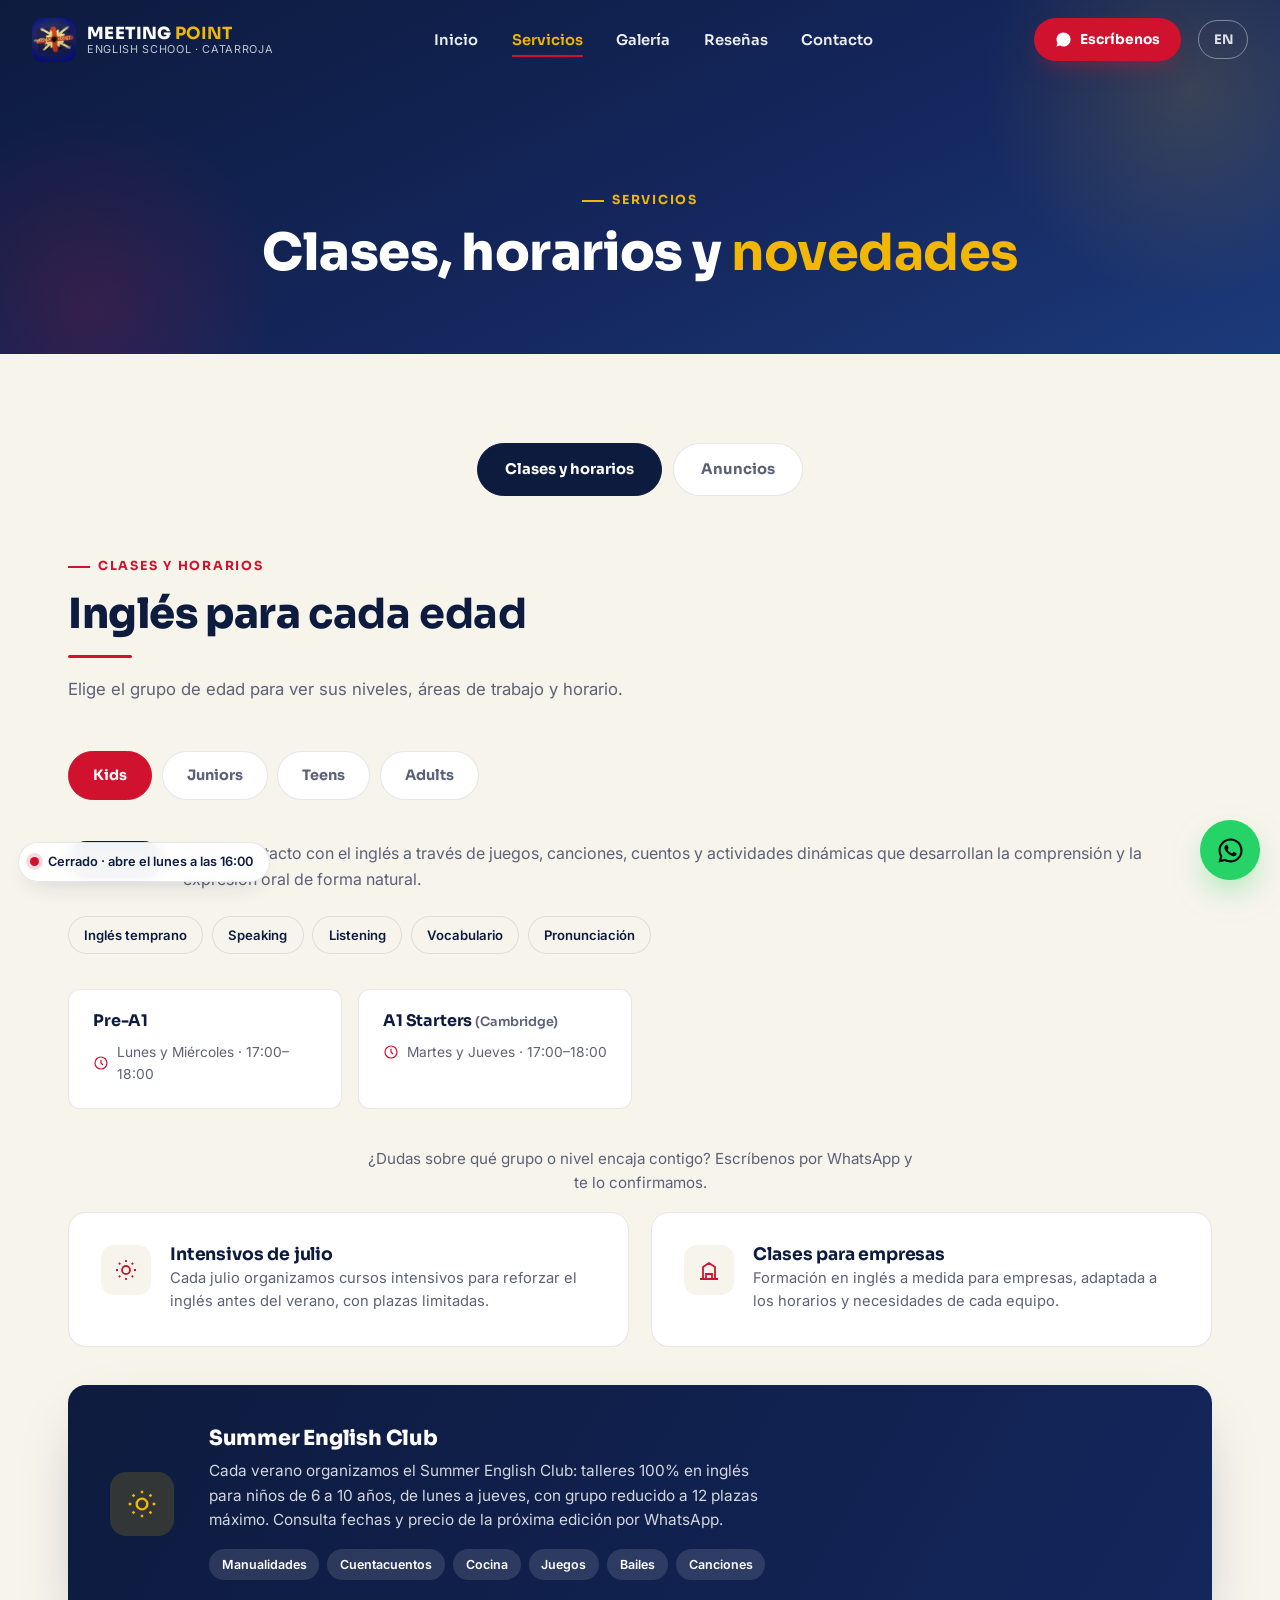
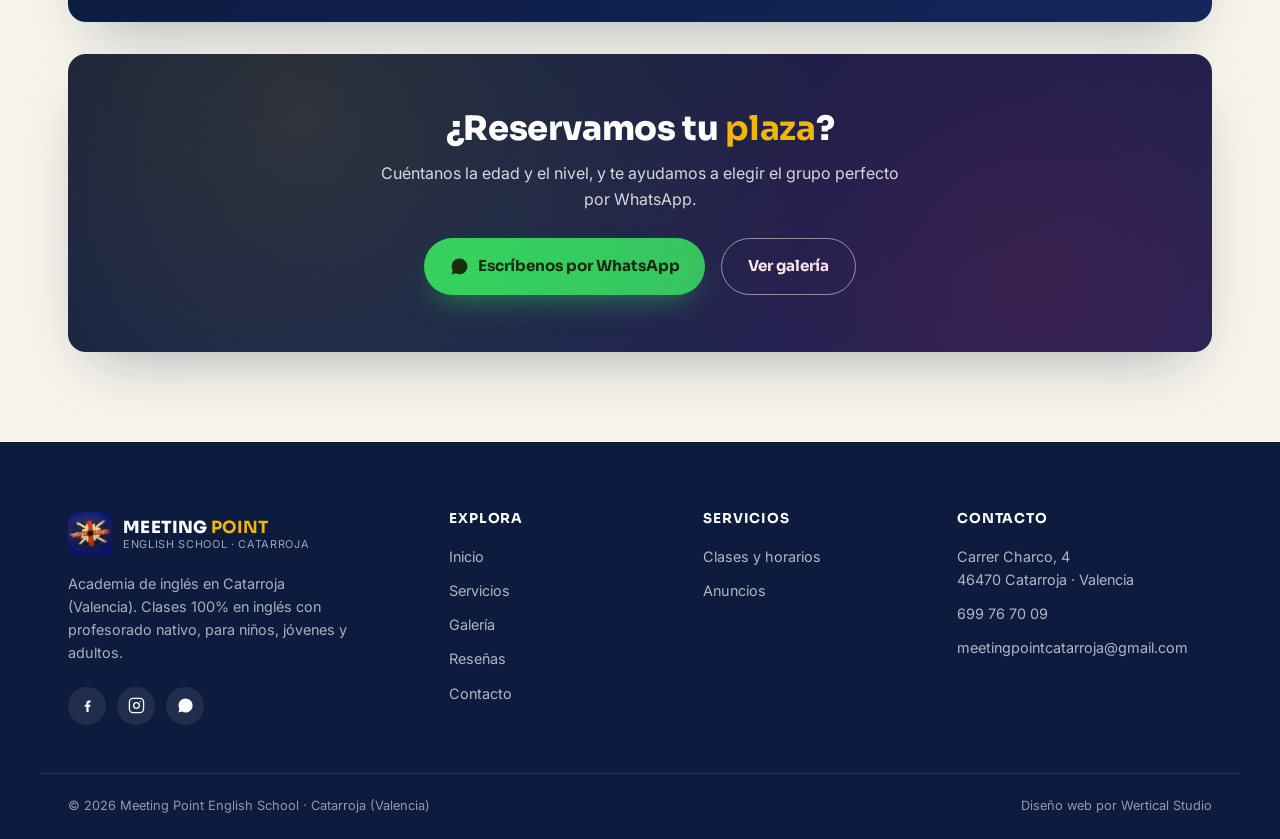
==== servicios.html @ c4d8aacd "Add files via upload" ====
<!DOCTYPE html>
<html lang="es">
<head>
<meta charset="UTF-8" />
<meta name="viewport" content="width=device-width, initial-scale=1.0" />
<title>Servicios — Clases, horarios y anuncios · Meeting Point English School</title>
<meta name="description" content="Clases de inglés, horarios y anuncios de Meeting Point English School en Catarroja (Valencia): infantil, primaria, jóvenes, adultos y preparación Cambridge English Qualifications." />
<link rel="icon" href="assets/logo.jpg" type="image/jpeg" />
<link rel="apple-touch-icon" href="assets/logo.jpg" />
<link rel="preconnect" href="https://fonts.googleapis.com" />
<link rel="preconnect" href="https://fonts.gstatic.com" crossorigin />
<link href="https://fonts.googleapis.com/css2?family=Sora:wght@400;600;700;800&family=Inter:wght@400;500;600;700&display=swap" rel="stylesheet" />
<link rel="stylesheet" href="assets/styles.css" />
<script src="assets/app.js" defer></script>
</head>
<body data-page="servicios">

<!-- ===== NAV ===== -->
<nav id="nav">
  <a href="index.html" class="brand" aria-label="Meeting Point English School — Inicio">
    <img src="assets/logo.jpg" alt="Logo de Meeting Point English School" width="44" height="44" />
    <span class="brand-txt">
      <span class="brand-mark">MEETING <b>POINT</b></span>
      <span class="brand-sub">English School · Catarroja</span>
    </span>
  </a>
  <ul class="nav-links" id="navLinks">
    <li><a href="index.html">Inicio</a></li>
    <li class="has-dropdown">
      <a href="servicios.html" class="active">Servicios</a>
      <ul class="nav-dropdown">
        <li><a href="servicios.html#clases">Clases y horarios</a></li>
        <li><a href="servicios.html#anuncios">Anuncios</a></li>
      </ul>
    </li>
    <li><a href="galeria.html">Galería</a></li>
    <li><a href="resenas.html">Reseñas</a></li>
    <li><a href="contacto.html">Contacto</a></li>
  </ul>
  <div class="nav-right">
    <a class="nav-cta" href="https://wa.me/34699767009?text=Hola%2C%20me%20gustar%C3%ADa%20informarme%20sobre%20las%20clases%20de%20Meeting%20Point%20English%20School" target="_blank" rel="noopener">
      <svg viewBox="0 0 24 24" aria-hidden="true"><path fill="currentColor" d="M19.05 4.91A9.82 9.82 0 0 0 12.04 2C6.58 2 2.13 6.45 2.13 11.91c0 1.75.46 3.45 1.32 4.95L2.05 22l5.25-1.38c1.45.79 3.08 1.21 4.74 1.21h.004c5.46 0 9.91-4.45 9.91-9.91 0-2.65-1.03-5.14-2.9-7.01z"/></svg>
      <span class="cta-txt">Escríbenos</span>
    </a>
    <a class="lang-switch" href="en/services.html" aria-label="Switch to English">EN</a>
    <button class="burger" id="burger" aria-label="Abrir menú"><span></span><span></span><span></span></button>
  </div>
</nav>

<!-- ===== PAGE HERO ===== -->
<header class="page-hero">
  <span class="eyebrow">Servicios</span>
  <h1>Clases, horarios y <b>novedades</b></h1>
</header>

<!-- ===== SUB-NAV ===== -->
<section class="sec" style="padding-bottom:2rem">
  <div class="container">
    <div class="serv-tabs reveal">
      <button class="serv-tab" data-tab="clases">Clases y horarios</button>
      <button class="serv-tab" data-tab="anuncios">Anuncios</button>
    </div>

    <!-- ============ CLASES Y HORARIOS ============ -->
    <div class="serv-cat" data-cat="clases" id="clases">
      <div class="section-head reveal">
        <span class="eyebrow">Clases y horarios</span>
        <h2>Inglés para <b>cada edad</b></h2>
        <div class="divider"></div>
        <p>Elige el grupo de edad para ver sus niveles, áreas de trabajo y horario.</p>
      </div>

      <div class="age-tabs reveal">
        <button class="age-tab" data-age="kids">Kids</button>
        <button class="age-tab" data-age="juniors">Juniors</button>
        <button class="age-tab" data-age="teens">Teens</button>
        <button class="age-tab" data-age="adults">Adults</button>
      </div>

      <div class="age-cat" data-agecat="kids">
        <div class="age-head">
          <span class="age-badge">2–7 años</span>
          <p>Primer contacto con el inglés a través de juegos, canciones, cuentos y actividades dinámicas que desarrollan la comprensión y la expresión oral de forma natural.</p>
        </div>
        <div class="area-tags">
          <span>Inglés temprano</span><span>Speaking</span><span>Listening</span><span>Vocabulario</span><span>Pronunciación</span>
        </div>
        <div class="level-grid">
          <div class="level-card">
            <h4>Pre-A1</h4>
            <div class="level-sched"><svg viewBox="0 0 24 24" fill="none" stroke="currentColor" stroke-width="1.8"><circle cx="12" cy="12" r="9"/><path d="M12 7v5l3 3"/></svg><span>Lunes y Miércoles · 17:00–18:00</span></div>
          </div>
          <div class="level-card">
            <h4>A1 Starters <small>(Cambridge)</small></h4>
            <div class="level-sched"><svg viewBox="0 0 24 24" fill="none" stroke="currentColor" stroke-width="1.8"><circle cx="12" cy="12" r="9"/><path d="M12 7v5l3 3"/></svg><span>Martes y Jueves · 17:00–18:00</span></div>
          </div>
        </div>
      </div>

      <div class="age-cat" data-agecat="juniors">
        <div class="age-head">
          <span class="age-badge">8–12 años</span>
          <p>Los alumnos consolidan las cuatro destrezas del idioma mientras adquieren confianza y se preparan para sus primeras certificaciones oficiales.</p>
        </div>
        <div class="area-tags">
          <span>Speaking</span><span>Listening</span><span>Reading</span><span>Writing</span><span>Gramática</span>
        </div>
        <div class="level-grid">
          <div class="level-card">
            <h4>A1 Movers <small>(Cambridge)</small></h4>
            <div class="level-sched"><svg viewBox="0 0 24 24" fill="none" stroke="currentColor" stroke-width="1.8"><circle cx="12" cy="12" r="9"/><path d="M12 7v5l3 3"/></svg><span>Lunes y Miércoles · 18:00–19:00</span></div>
          </div>
          <div class="level-card">
            <h4>A2 Flyers <small>(Cambridge)</small></h4>
            <div class="level-sched"><svg viewBox="0 0 24 24" fill="none" stroke="currentColor" stroke-width="1.8"><circle cx="12" cy="12" r="9"/><path d="M12 7v5l3 3"/></svg><span>Martes y Jueves · 18:00–19:00</span></div>
          </div>
          <div class="level-card">
            <h4>A2 Key <small>(KET)</small></h4>
            <div class="level-sched"><svg viewBox="0 0 24 24" fill="none" stroke="currentColor" stroke-width="1.8"><circle cx="12" cy="12" r="9"/><path d="M12 7v5l3 3"/></svg><span>Lunes y Miércoles · 19:00–20:00</span></div>
          </div>
          <div class="level-card">
            <h4>B1 Preliminary <small>(PET)</small></h4>
            <div class="level-sched"><svg viewBox="0 0 24 24" fill="none" stroke="currentColor" stroke-width="1.8"><circle cx="12" cy="12" r="9"/><path d="M12 7v5l3 3"/></svg><span>Martes y Jueves · 19:00–20:00</span></div>
          </div>
        </div>
      </div>

      <div class="age-cat" data-agecat="teens">
        <div class="age-head">
          <span class="age-badge">13–17 años</span>
          <p>Cursos orientados a mejorar la fluidez, reforzar el inglés académico y preparar los exámenes oficiales de Cambridge.</p>
        </div>
        <div class="area-tags">
          <span>Conversación</span><span>Gramática</span><span>Writing</span><span>Reading</span><span>Listening</span><span>Preparación de exámenes</span>
        </div>
        <div class="level-grid">
          <div class="level-card">
            <h4>B1 Preliminary <small>(PET)</small></h4>
            <div class="level-sched"><svg viewBox="0 0 24 24" fill="none" stroke="currentColor" stroke-width="1.8"><circle cx="12" cy="12" r="9"/><path d="M12 7v5l3 3"/></svg><span>Lunes y Miércoles · 20:00–21:00</span></div>
          </div>
          <div class="level-card">
            <h4>B2 First <small>(FCE)</small></h4>
            <div class="level-sched"><svg viewBox="0 0 24 24" fill="none" stroke="currentColor" stroke-width="1.8"><circle cx="12" cy="12" r="9"/><path d="M12 7v5l3 3"/></svg><span>Martes y Jueves · 20:00–21:00</span></div>
          </div>
          <div class="level-card">
            <h4>C1 Advanced <small>(CAE)</small></h4>
            <div class="level-sched"><svg viewBox="0 0 24 24" fill="none" stroke="currentColor" stroke-width="1.8"><circle cx="12" cy="12" r="9"/><path d="M12 7v5l3 3"/></svg><span>Lunes y Miércoles · 21:00–22:00</span></div>
          </div>
        </div>
      </div>

      <div class="age-cat" data-agecat="adults">
        <div class="age-head">
          <span class="age-badge">18+ años</span>
          <p>Clases adaptadas a objetivos personales o profesionales, con horarios flexibles y preparación para certificaciones oficiales.</p>
        </div>
        <div class="area-tags">
          <span>Inglés general</span><span>Conversación</span><span>Business English</span><span>Preparación de exámenes</span><span>Inglés para viajar</span>
        </div>
        <div class="level-grid">
          <div class="level-card">
            <h4>A1</h4>
            <div class="level-sched"><svg viewBox="0 0 24 24" fill="none" stroke="currentColor" stroke-width="1.8"><circle cx="12" cy="12" r="9"/><path d="M12 7v5l3 3"/></svg><span>Lunes y Miércoles · 16:00–17:00</span></div>
          </div>
          <div class="level-card">
            <h4>A2</h4>
            <div class="level-sched"><svg viewBox="0 0 24 24" fill="none" stroke="currentColor" stroke-width="1.8"><circle cx="12" cy="12" r="9"/><path d="M12 7v5l3 3"/></svg><span>Martes y Jueves · 16:00–17:00</span></div>
          </div>
          <div class="level-card">
            <h4>B1</h4>
            <div class="level-sched"><svg viewBox="0 0 24 24" fill="none" stroke="currentColor" stroke-width="1.8"><circle cx="12" cy="12" r="9"/><path d="M12 7v5l3 3"/></svg><span>Lunes y Miércoles · 18:00–19:00</span></div>
          </div>
          <div class="level-card">
            <h4>B2 First <small>(FCE)</small></h4>
            <div class="level-sched"><svg viewBox="0 0 24 24" fill="none" stroke="currentColor" stroke-width="1.8"><circle cx="12" cy="12" r="9"/><path d="M12 7v5l3 3"/></svg><span>Martes y Jueves · 18:00–19:00</span></div>
          </div>
          <div class="level-card">
            <h4>C1 Advanced <small>(CAE)</small></h4>
            <div class="level-sched"><svg viewBox="0 0 24 24" fill="none" stroke="currentColor" stroke-width="1.8"><circle cx="12" cy="12" r="9"/><path d="M12 7v5l3 3"/></svg><span>Lunes y Miércoles · 20:00–21:00</span></div>
          </div>
          <div class="level-card">
            <h4>C2 Proficiency <small>(CPE)</small></h4>
            <div class="level-sched"><svg viewBox="0 0 24 24" fill="none" stroke="currentColor" stroke-width="1.8"><circle cx="12" cy="12" r="9"/><path d="M12 7v5l3 3"/></svg><span>Martes y Jueves · 21:00–22:00</span></div>
          </div>
        </div>
      </div>

      <p class="sched-note reveal">¿Dudas sobre qué grupo o nivel encaja contigo? Escríbenos por WhatsApp y te lo confirmamos.</p>

      <div class="class-grid stagger" style="margin-top:1rem">
        <div class="class-card">
          <div class="ic"><svg viewBox="0 0 24 24" fill="none" stroke="currentColor" stroke-width="1.8"><circle cx="12" cy="12" r="4"/><path d="M12 2v2M12 20v2M4.9 4.9l1.4 1.4M17.7 17.7l1.4 1.4M2 12h2M20 12h2M4.9 19.1l1.4-1.4M17.7 6.3l1.4-1.4"/></svg></div>
          <div>
            <h3>Intensivos de julio</h3>
            <p>Cada julio organizamos cursos intensivos para reforzar el inglés antes del verano, con plazas limitadas.</p>
          </div>
        </div>
        <div class="class-card">
          <div class="ic"><svg viewBox="0 0 24 24" fill="none" stroke="currentColor" stroke-width="1.8"><path d="M3 21h18M6 21V9l6-4 6 4v12M9 21v-5h6v5"/></svg></div>
          <div>
            <h3>Clases para empresas</h3>
            <p>Formación en inglés a medida para empresas, adaptada a los horarios y necesidades de cada equipo.</p>
          </div>
        </div>
      </div>

      <div class="summer-block reveal">
        <div class="ic"><svg viewBox="0 0 24 24" fill="none" stroke="currentColor" stroke-width="1.8"><circle cx="12" cy="12" r="4"/><path d="M12 2v2M12 20v2M4.9 4.9l1.4 1.4M17.7 17.7l1.4 1.4M2 12h2M20 12h2M4.9 19.1l1.4-1.4M17.7 6.3l1.4-1.4"/></svg></div>
        <div>
          <h3>Summer English Club</h3>
          <p>Cada verano organizamos el Summer English Club: talleres 100% en inglés para niños de 6 a 10 años, de lunes a jueves, con grupo reducido a 12 plazas máximo. Consulta fechas y precio de la próxima edición por WhatsApp.</p>
          <div class="summer-tags">
            <span>Manualidades</span><span>Cuentacuentos</span><span>Cocina</span><span>Juegos</span><span>Bailes</span><span>Canciones</span>
          </div>
        </div>
      </div>
    </div>

    <!-- ============ ANUNCIOS ============ -->
    <div class="serv-cat" data-cat="anuncios" id="anuncios">
      <div class="section-head reveal">
        <span class="eyebrow">Novedades</span>
        <h2>Anuncios y <b>promociones</b></h2>
        <div class="divider"></div>
        <p>Las últimas novedades de Meeting Point English School.</p>
      </div>
      <div class="anuncio-grid stagger">
        <div class="anuncio-card">
          <div class="an-img"><img src="assets/an-primaria.jpg" alt="Cartel de nuevo grupo de 1º de Primaria, curso 2026-2027" loading="lazy" /></div>
          <span class="an-tag">Curso 2026-2027</span>
          <h3>¡Abrimos nuevo grupo! 1º de Primaria</h3>
          <p>Plazas limitadas para niños nacidos en 2020. Matricúlate antes del 31 de julio y septiembre es gratis. Preparamos para Cambridge English Qualifications.</p>
          <a class="an-cta" href="https://wa.me/34699767009?text=Hola%2C%20quiero%20informaci%C3%B3n%20sobre%20la%20matr%C3%ADcula%20de%201%C2%BA%20de%20Primaria%20%28curso%202026-2027%29" target="_blank" rel="noopener">Quiero apuntarme <svg viewBox="0 0 24 24" fill="none" stroke="currentColor" stroke-width="2"><path d="M5 12h14M13 6l6 6-6 6"/></svg></a>
        </div>
        <div class="anuncio-card">
          <div class="an-img"><img src="assets/an-summer.jpg" alt="Cartel del Summer English Club" loading="lazy" /></div>
          <span class="an-tag">Verano</span>
          <h3>Summer English Club</h3>
          <p>Talleres 100% en inglés para niños de 6 a 10 años: manualidades, cuentacuentos, cocina, juegos, bailes y canciones. Lunes a jueves, grupo reducido a 12 plazas.</p>
          <a class="an-cta" href="https://wa.me/34699767009?text=Hola%2C%20quiero%20informaci%C3%B3n%20sobre%20el%20Summer%20English%20Club" target="_blank" rel="noopener">Más información <svg viewBox="0 0 24 24" fill="none" stroke="currentColor" stroke-width="2"><path d="M5 12h14M13 6l6 6-6 6"/></svg></a>
        </div>
        <div class="anuncio-card">
          <div class="an-img"><img src="assets/an-interway.jpg" alt="Interway Summer Experience" loading="lazy" /></div>
          <span class="an-tag">Programas en el extranjero</span>
          <h3>Interway Irlanda</h3>
          <p>Gestionamos con Interway programas académicos en Irlanda para el curso 2026-27, con 550&euro; de descuento en el programa de año completo. Consulta condiciones y plazas disponibles.</p>
          <a class="an-cta" href="https://wa.me/34699767009?text=Hola%2C%20quiero%20informaci%C3%B3n%20sobre%20los%20programas%20de%20Interway%20en%20Irlanda" target="_blank" rel="noopener">Quiero información <svg viewBox="0 0 24 24" fill="none" stroke="currentColor" stroke-width="2"><path d="M5 12h14M13 6l6 6-6 6"/></svg></a>
        </div>
      </div>
    </div>
  </div>
</section>

<!-- ===== CTA ===== -->
<section class="sec" style="padding-top:0">
  <div class="container">
    <div class="banner-cta reveal">
      <h3>¿Reservamos tu <b>plaza</b>?</h3>
      <p>Cuéntanos la edad y el nivel, y te ayudamos a elegir el grupo perfecto por WhatsApp.</p>
      <div class="hero-buttons" style="margin-top:1.6rem">
        <a class="btn btn-wa" href="https://wa.me/34699767009?text=Hola%2C%20me%20gustar%C3%ADa%20informarme%20sobre%20las%20clases%20de%20Meeting%20Point%20English%20School" target="_blank" rel="noopener">
          <svg viewBox="0 0 24 24" aria-hidden="true"><path fill="currentColor" d="M19.05 4.91A9.82 9.82 0 0 0 12.04 2C6.58 2 2.13 6.45 2.13 11.91c0 1.75.46 3.45 1.32 4.95L2.05 22l5.25-1.38c1.45.79 3.08 1.21 4.74 1.21h.004c5.46 0 9.91-4.45 9.91-9.91 0-2.65-1.03-5.14-2.9-7.01z"/></svg>
          <span>Escríbenos por WhatsApp</span>
        </a>
        <a class="btn btn-ghost" href="galeria.html"><span>Ver galería</span></a>
      </div>
    </div>
  </div>
</section>

<!-- ===== FOOTER ===== -->
<footer>
  <div class="footer-grid">
    <div class="footer-brand">
      <a href="index.html" class="brand" aria-label="Meeting Point English School — Inicio">
        <img src="assets/logo.jpg" alt="Logo de Meeting Point English School" width="44" height="44" />
        <span class="brand-txt"><span class="brand-mark">MEETING <b>POINT</b></span><span class="brand-sub">English School · Catarroja</span></span>
      </a>
      <p>Academia de inglés en Catarroja (Valencia). Clases 100% en inglés con profesorado nativo, para niños, jóvenes y adultos.</p>
      <div class="socials">
        <a href="https://www.facebook.com/MeetingPointCatarroja" target="_blank" rel="noopener" aria-label="Facebook"><svg viewBox="0 0 24 24" fill="currentColor"><path d="M13.5 21v-7.2h2.4l.36-2.8h-2.76V9.1c0-.8.22-1.36 1.38-1.36h1.48V5.2C16 5.15 15.13 5 14.1 5c-2.13 0-3.6 1.3-3.6 3.68v2.32H8.1v2.8h2.4V21h3z"/></svg></a>
        <a href="https://www.instagram.com/meetingpointcatarroja/" target="_blank" rel="noopener" aria-label="Instagram"><svg viewBox="0 0 24 24" fill="none" stroke="currentColor" stroke-width="1.8"><rect x="2" y="2" width="20" height="20" rx="5"/><circle cx="12" cy="12" r="4"/><circle cx="17.5" cy="6.5" r="1" fill="currentColor" stroke="none"/></svg></a>
        <a href="https://wa.me/34699767009" target="_blank" rel="noopener" aria-label="WhatsApp"><svg viewBox="0 0 24 24"><path fill="currentColor" d="M19.05 4.91A9.82 9.82 0 0 0 12.04 2C6.58 2 2.13 6.45 2.13 11.91c0 1.75.46 3.45 1.32 4.95L2.05 22l5.25-1.38c1.45.79 3.08 1.21 4.74 1.21h.004c5.46 0 9.91-4.45 9.91-9.91 0-2.65-1.03-5.14-2.9-7.01z"/></svg></a>
      </div>
    </div>
    <div class="footer-col">
      <h4>Explora</h4>
      <a href="index.html">Inicio</a>
      <a href="servicios.html">Servicios</a>
      <a href="galeria.html">Galería</a>
      <a href="resenas.html">Reseñas</a>
      <a href="contacto.html">Contacto</a>
    </div>
    <div class="footer-col">
      <h4>Servicios</h4>
      <a href="servicios.html#clases">Clases y horarios</a>
      <a href="servicios.html#anuncios">Anuncios</a>
    </div>
    <div class="footer-col">
      <h4>Contacto</h4>
      <p>Carrer Charco, 4<br>46470 Catarroja · Valencia</p>
      <a href="tel:+34699767009">699 76 70 09</a>
      <a href="mailto:meetingpointcatarroja@gmail.com">meetingpointcatarroja@gmail.com</a>
    </div>
  </div>
  <div class="footer-bottom">
    <span>© <span class="year"></span> Meeting Point English School · Catarroja (Valencia)</span>
    <span>Diseño web por Wertical Studio</span>
  </div>
</footer>

<!-- ===== FLOTANTES ===== -->
<div class="status-banner" id="statusBanner" aria-live="polite"><span class="status-dot"></span><span class="st-label">…</span></div>
<a class="wa-float" href="https://wa.me/34699767009?text=Hola%2C%20me%20gustar%C3%ADa%20informarme%20sobre%20las%20clases%20de%20Meeting%20Point%20English%20School" target="_blank" rel="noopener" aria-label="Contactar por WhatsApp">
  <svg viewBox="0 0 24 24" aria-hidden="true"><path d="M19.05 4.91A9.82 9.82 0 0 0 12.04 2C6.58 2 2.13 6.45 2.13 11.91c0 1.75.46 3.45 1.32 4.95L2.05 22l5.25-1.38c1.45.79 3.08 1.21 4.74 1.21h.004c5.46 0 9.91-4.45 9.91-9.91 0-2.65-1.03-5.14-2.9-7.01zM12.04 20.15h-.003a8.2 8.2 0 0 1-4.18-1.15l-.3-.18-3.12.82.83-3.04-.2-.31a8.18 8.18 0 0 1-1.26-4.38c0-4.54 3.7-8.23 8.24-8.23 2.2 0 4.27.86 5.82 2.42a8.18 8.18 0 0 1 2.41 5.82c0 4.54-3.7 8.23-8.24 8.23zm4.52-6.16c-.25-.12-1.47-.72-1.69-.81-.23-.08-.39-.12-.56.12-.17.25-.64.81-.79.97-.14.17-.29.19-.54.06-.25-.12-1.05-.39-1.99-1.23-.74-.66-1.23-1.47-1.38-1.72-.14-.25-.01-.38.11-.5.11-.11.25-.29.37-.43.12-.14.16-.25.25-.42.08-.17.04-.31-.02-.43-.06-.12-.56-1.34-.76-1.84-.2-.48-.41-.42-.56-.42h-.48c-.17 0-.43.06-.66.31-.23.25-.86.85-.86 2.07 0 1.22.89 2.4 1.01 2.56.12.17 1.75 2.67 4.23 3.74.59.26 1.05.41 1.41.52.59.19 1.13.16 1.56.1.48-.07 1.47-.6 1.68-1.18.21-.58.21-1.07.14-1.18-.06-.11-.23-.17-.48-.29z"/></svg>
</a>

</body>
</html>
---- assets/styles.css ----
/* ===========================================================
   MEETING POINT ENGLISH SCHOOL — Catarroja (Valencia)
   Wertical Studio
   =========================================================== */

:root{
  --navy:#0d1b3e;
  --navy-2:#14265c;
  --navy-3:#1c3a7a;
  --red:#d1122f;
  --red-dark:#8c0c20;
  --gold:#f2b705;
  --cream:#f7f4ec;
  --white:#ffffff;
  --ink:#14192b;
  --muted:#5c6178;
  --border:rgba(13,27,62,.10);
  --shadow:0 24px 60px -24px rgba(13,27,62,.35);
  --shadow-sm:0 10px 26px -14px rgba(13,27,62,.30);
  --radius:18px;
  --radius-sm:12px;
  --sans:'Inter',system-ui,sans-serif;
  --display:'Sora',system-ui,sans-serif;
  --maxw:1200px;
}

*,*::before,*::after{box-sizing:border-box}
html{scroll-behavior:smooth}
body{
  margin:0;background:var(--cream);color:var(--ink);
  font-family:var(--sans);font-size:16px;line-height:1.6;
  -webkit-font-smoothing:antialiased;overflow-x:hidden;
}
img{max-width:100%;display:block}
a{color:inherit;text-decoration:none}
h1,h2,h3,h4{font-family:var(--display);margin:0;line-height:1.1;letter-spacing:-.01em;color:var(--navy)}
p{margin:0}
ul{list-style:none;margin:0;padding:0}
button{font:inherit;cursor:pointer;background:none;border:none}
::selection{background:var(--red);color:var(--white)}

/* scrollbar */
::-webkit-scrollbar{width:11px}
::-webkit-scrollbar-track{background:var(--cream)}
::-webkit-scrollbar-thumb{background:var(--navy-3);border-radius:10px;border:3px solid var(--cream)}

.container{max-width:var(--maxw);margin:0 auto;padding:0 28px}
.sec{padding:5.6rem 0}
@media(max-width:768px){.sec{padding:3.6rem 0}}

.eyebrow{
  display:inline-flex;align-items:center;gap:.5rem;
  font-family:var(--display);font-weight:700;font-size:.78rem;
  letter-spacing:.14em;text-transform:uppercase;color:var(--red);
  margin-bottom:.9rem;
}
.eyebrow::before{content:'';width:22px;height:2px;background:var(--red);display:inline-block}
.section-head{max-width:680px;margin-bottom:3rem}
.section-head.center{margin-left:auto;margin-right:auto;text-align:center}
.section-head h2{font-size:clamp(1.7rem,3.4vw,2.6rem);font-weight:800}
.section-head p{margin-top:1.1rem;color:var(--muted);font-size:1.05rem}
.divider{width:64px;height:3px;background:var(--red);border-radius:2px;margin:1.1rem 0}
.section-head.center .divider{margin-left:auto;margin-right:auto}

/* ---------- reveal ---------- */
.reveal,.reveal-l,.reveal-r{opacity:0;transition:opacity .8s ease, transform .8s cubic-bezier(.2,.7,.2,1)}
.reveal{transform:translateY(28px)}
.reveal-l{transform:translateX(-32px)}
.reveal-r{transform:translateX(32px)}
.reveal.in,.reveal-l.in,.reveal-r.in{opacity:1;transform:none}
.stagger{opacity:1}
.stagger > *{opacity:0;transform:translateY(24px);transition:opacity .7s ease, transform .7s cubic-bezier(.2,.7,.2,1)}
.stagger.in > *{opacity:1;transform:none}
.stagger.in > *:nth-child(1){transition-delay:.04s}
.stagger.in > *:nth-child(2){transition-delay:.11s}
.stagger.in > *:nth-child(3){transition-delay:.18s}
.stagger.in > *:nth-child(4){transition-delay:.25s}
.stagger.in > *:nth-child(5){transition-delay:.32s}
.stagger.in > *:nth-child(6){transition-delay:.39s}
.stagger.in > *:nth-child(7){transition-delay:.46s}
.stagger.in > *:nth-child(8){transition-delay:.53s}
@media(prefers-reduced-motion:reduce){
  .reveal,.reveal-l,.reveal-r,.stagger>*{opacity:1!important;transform:none!important;transition:none!important}
}

/* ---------- buttons ---------- */
.btn{
  display:inline-flex;align-items:center;gap:.55rem;padding:.95rem 1.6rem;
  border-radius:100px;font-family:var(--display);font-weight:700;font-size:.95rem;
  transition:transform .25s ease, box-shadow .25s ease, background .25s ease, color .25s ease;
  white-space:nowrap;
}
.btn svg{width:19px;height:19px;flex-shrink:0}
.btn-primary{background:var(--red);color:var(--white);box-shadow:0 14px 30px -12px rgba(209,18,47,.55)}
.btn-primary:hover{transform:translateY(-2px);box-shadow:0 18px 36px -12px rgba(209,18,47,.65)}
.btn-ghost{background:transparent;color:var(--white);border:1.5px solid rgba(255,255,255,.55)}
.btn-ghost:hover{background:rgba(255,255,255,.12);transform:translateY(-2px)}
.btn-ghost-dark{background:transparent;color:var(--navy);border:1.5px solid var(--border)}
.btn-ghost-dark:hover{background:var(--navy);color:var(--white);transform:translateY(-2px)}
.btn-wa{background:#25D366;color:#06210f;box-shadow:0 14px 30px -12px rgba(37,211,102,.55)}
.btn-wa:hover{transform:translateY(-2px)}

/* ---------- nav ---------- */
#nav{
  position:fixed;top:0;left:0;right:0;z-index:80;
  display:flex;align-items:center;justify-content:space-between;
  padding:1.1rem 2rem;transition:background .35s ease, box-shadow .35s ease, padding .35s ease;
}
#nav.scrolled{
  background:rgba(247,244,236,.92);backdrop-filter:blur(14px);-webkit-backdrop-filter:blur(14px);
  box-shadow:0 8px 30px -14px rgba(13,27,62,.25);padding:.7rem 2rem;
}
.brand{display:flex;align-items:center;gap:.7rem}
.brand img{width:44px;height:44px;border-radius:11px}
.brand-txt{display:flex;flex-direction:column;line-height:1.15}
.brand-mark{font-family:var(--display);font-weight:800;font-size:1.05rem;letter-spacing:.01em;color:var(--white)}
.brand-mark b{color:var(--gold)}
#nav.scrolled .brand-mark{color:var(--navy)}
#nav.scrolled .brand-mark b{color:var(--red)}
.brand-sub{font-size:.68rem;letter-spacing:.06em;color:rgba(255,255,255,.75);text-transform:uppercase}
#nav.scrolled .brand-sub{color:var(--muted)}

.nav-links{display:flex;align-items:center;gap:2.1rem}
.nav-links a{
  font-family:var(--display);font-weight:600;font-size:.92rem;color:rgba(255,255,255,.92);
  position:relative;padding:.3rem 0;transition:color .25s ease;
}
#nav.scrolled .nav-links a{color:var(--navy)}
.nav-links a::after{
  content:'';position:absolute;left:0;bottom:-3px;width:0;height:2px;background:var(--red);
  transition:width .25s ease;
}
.nav-links a:hover::after,.nav-links a.active::after{width:100%}
.nav-links a.active{color:var(--gold)}
#nav.scrolled .nav-links a.active{color:var(--red)}

.nav-right{display:flex;align-items:center;gap:1.1rem}
.nav-cta{
  display:flex;align-items:center;gap:.5rem;padding:.65rem 1.3rem;border-radius:100px;
  background:var(--red);color:var(--white);font-family:var(--display);font-weight:700;font-size:.86rem;
  box-shadow:0 10px 24px -10px rgba(209,18,47,.6);transition:transform .25s ease;
}
.nav-cta svg{width:17px;height:17px}
.nav-cta:hover{transform:translateY(-2px)}
.lang-switch{
  display:flex;align-items:center;gap:.6rem;padding:.5rem .9rem;border-radius:100px;
  border:1.5px solid rgba(255,255,255,.4);font-family:var(--display);font-weight:700;font-size:.82rem;
  color:rgba(255,255,255,.85);transition:all .25s ease;
}
#nav.scrolled .lang-switch{border-color:var(--border);color:var(--muted)}
.lang-switch:hover{border-color:var(--gold);color:var(--white)}
#nav.scrolled .lang-switch:hover{color:var(--navy);border-color:var(--navy-3)}
.burger{display:none;flex-direction:column;gap:5px;width:26px;z-index:90}
.burger span{height:2.5px;background:var(--white);border-radius:2px;transition:transform .3s ease,opacity .3s ease,background .3s ease}
#nav.scrolled .burger span{background:var(--navy)}
.burger.open span:nth-child(1){transform:translateY(7.5px) rotate(45deg)}
.burger.open span:nth-child(2){opacity:0}
.burger.open span:nth-child(3){transform:translateY(-7.5px) rotate(-45deg)}

/* ---------- nav: desplegable de Servicios ---------- */
.has-dropdown{position:relative}
.nav-dropdown{
  position:absolute;top:100%;left:50%;transform:translateX(-50%) translateY(6px);
  background:var(--white);border-radius:var(--radius-sm);box-shadow:var(--shadow);
  padding:.5rem;min-width:200px;opacity:0;visibility:hidden;pointer-events:none;
  transition:opacity .22s ease, transform .22s ease;
}
.has-dropdown:hover .nav-dropdown,.has-dropdown:focus-within .nav-dropdown{
  opacity:1;visibility:visible;pointer-events:auto;transform:translateX(-50%) translateY(2px);
}
.nav-dropdown a{
  display:block;padding:.65rem .9rem;border-radius:8px;font-size:.88rem;font-weight:600;
  color:var(--navy);white-space:nowrap;
}
.nav-dropdown a:hover{background:var(--cream);color:var(--red)}
.nav-dropdown a::after{display:none}

@media(max-width:940px){
  .nav-links{
    position:fixed;inset:0 0 0 auto;width:min(78vw,340px);height:100vh;
    background:var(--navy);flex-direction:column;justify-content:center;align-items:flex-start;
    gap:1.6rem;padding:2rem 2.4rem;transform:translateX(100%);transition:transform .4s cubic-bezier(.2,.7,.2,1);
    overflow-y:auto;
  }
  .nav-links.open{transform:translateX(0)}
  .nav-links a{color:var(--white);font-size:1.2rem}
  .nav-cta .cta-txt{display:none}
  .nav-cta{padding:.65rem}
  .burger{display:flex}
  .nav-dropdown{
    position:static;opacity:1;visibility:visible;pointer-events:auto;transform:none;
    box-shadow:none;background:transparent;padding:.4rem 0 0 1rem;margin-top:.4rem;
    display:flex;flex-direction:column;gap:.3rem;
  }
  .nav-dropdown a{color:rgba(255,255,255,.72);font-size:.98rem;padding:.3rem 0}
  .nav-dropdown a:hover{background:transparent;color:var(--gold)}
}

/* ---------- hero ---------- */
.hero{position:relative;height:100svh;min-height:560px;display:flex;align-items:center;justify-content:center;overflow:hidden;background:var(--navy)}
.hero-video{position:absolute;inset:0;width:100%;height:100%;object-fit:cover;opacity:0;transition:opacity 1.1s ease}
.hero-video.ready{opacity:1}
.hero::after{content:'';position:absolute;inset:0;background:linear-gradient(180deg,rgba(13,27,62,.72) 0%,rgba(13,27,62,.55) 45%,rgba(13,27,62,.88) 100%)}
.hero-inner{position:relative;z-index:2;text-align:center;color:var(--white);max-width:760px;padding:0 24px}
.hero-eyebrow{
  display:inline-flex;align-items:center;gap:.6rem;font-family:var(--display);font-weight:700;
  font-size:.82rem;letter-spacing:.16em;text-transform:uppercase;color:var(--gold);margin-bottom:1.3rem;
}
.hero-eyebrow::before,.hero-eyebrow::after{content:'';width:26px;height:2px;background:var(--gold)}
.hero-inner h1{font-size:clamp(2.6rem,7vw,5rem);font-weight:800;color:var(--white);letter-spacing:-.02em}
.hero-inner h1 b{color:var(--gold)}
.hero-tagline{margin-top:1.1rem;font-size:clamp(1.05rem,2vw,1.35rem);font-weight:600;color:var(--white)}
.hero-desc{margin-top:.9rem;font-size:1.02rem;color:rgba(255,255,255,.82);max-width:560px;margin-left:auto;margin-right:auto}
.hero-buttons{margin-top:2.2rem;display:flex;gap:1rem;justify-content:center;flex-wrap:wrap}

/* ---------- page hero (interior pages) ---------- */
.page-hero{
  position:relative;padding:11.5rem 24px 4.5rem;text-align:center;
  background:linear-gradient(155deg,var(--navy) 0%,var(--navy-2) 55%,var(--navy-3) 100%);
  color:var(--white);overflow:hidden;
}
.page-hero::before{
  content:'';position:absolute;top:-120px;right:-120px;width:420px;height:420px;border-radius:50%;
  background:radial-gradient(circle,rgba(242,183,5,.16),transparent 70%);
}
.page-hero::after{
  content:'';position:absolute;bottom:-140px;left:-100px;width:380px;height:380px;border-radius:50%;
  background:radial-gradient(circle,rgba(209,18,47,.18),transparent 70%);
}
.page-hero .eyebrow{color:var(--gold)}
.page-hero .eyebrow::before{background:var(--gold)}
.page-hero h1{position:relative;color:var(--white);font-size:clamp(2.1rem,4.6vw,3.2rem);font-weight:800}
.page-hero h1 b{color:var(--gold)}
.page-hero p{position:relative;max-width:600px;margin:1.1rem auto 0;color:rgba(255,255,255,.82);font-size:1.05rem}

/* ---------- pillars ---------- */
.pillars{display:grid;grid-template-columns:repeat(4,1fr);gap:1.6rem}
.pillar{
  background:var(--white);border:1px solid var(--border);border-radius:var(--radius);padding:2rem 1.6rem;
  transition:transform .3s ease, box-shadow .3s ease;
}
.pillar:hover{transform:translateY(-6px);box-shadow:var(--shadow)}
.pillar .ic{
  width:52px;height:52px;border-radius:14px;background:linear-gradient(145deg,var(--navy),var(--navy-3));
  display:flex;align-items:center;justify-content:center;margin-bottom:1.2rem;color:var(--gold);
}
.pillar .ic svg{width:26px;height:26px}
.pillar h3{font-size:1.1rem;font-weight:700;margin-bottom:.5rem}
.pillar p{color:var(--muted);font-size:.92rem}
@media(max-width:900px){.pillars{grid-template-columns:1fr 1fr}}
@media(max-width:560px){.pillars{grid-template-columns:1fr}}

/* ---------- reviews (teaser + full) ---------- */
.stars{display:inline-flex;gap:3px;color:var(--gold)}
.stars svg{width:17px;height:17px}
.review-grid{display:grid;grid-template-columns:repeat(3,1fr);gap:1.6rem}
.review-card{
  background:var(--white);border:1px solid var(--border);border-radius:var(--radius);padding:1.9rem;
  transition:transform .3s ease, box-shadow .3s ease;display:flex;flex-direction:column;gap:1rem;
}
.review-card:hover{transform:translateY(-5px);box-shadow:var(--shadow)}
.review-top{display:flex;align-items:center;gap:.85rem}
.review-avatar{
  width:46px;height:46px;border-radius:50%;background:linear-gradient(145deg,var(--navy),var(--navy-3));
  color:var(--white);display:flex;align-items:center;justify-content:center;font-family:var(--display);
  font-weight:700;font-size:1.05rem;flex-shrink:0;
}
.review-who{display:flex;flex-direction:column;line-height:1.3}
.review-name{font-weight:700;font-size:.95rem;color:var(--navy)}
.review-meta{font-size:.76rem;color:var(--muted)}
.review-text{color:var(--muted);font-size:.94rem;line-height:1.65}
.review-time{font-size:.76rem;color:var(--muted);opacity:.8}
.review-reply{
  margin-top:.4rem;background:var(--cream);border-radius:var(--radius-sm);padding:.9rem 1.1rem;
  font-size:.85rem;color:var(--muted);border-left:3px solid var(--red);
}
.review-reply b{color:var(--navy)}
@media(max-width:940px){.review-grid{grid-template-columns:1fr}}

.rating-summary{
  display:flex;align-items:center;justify-content:center;gap:1.6rem;flex-wrap:wrap;
  background:var(--white);border:1px solid var(--border);border-radius:var(--radius);
  padding:2.2rem 2.6rem;box-shadow:var(--shadow-sm);margin-bottom:3.2rem;
}
.rating-num{font-family:var(--display);font-weight:800;font-size:3.4rem;color:var(--navy);line-height:1}
.rating-side{display:flex;flex-direction:column;gap:.35rem;align-items:flex-start}
.rating-side .stars svg{width:20px;height:20px}
.rating-side span{font-size:.85rem;color:var(--muted)}

/* ---------- banner cta ---------- */
.banner-cta{
  text-align:center;background:linear-gradient(155deg,var(--navy),var(--navy-2));color:var(--white);
  border-radius:var(--radius);padding:3.6rem 2rem;box-shadow:var(--shadow);position:relative;overflow:hidden;
}
.banner-cta::before{
  content:'';position:absolute;inset:0;
  background:radial-gradient(circle at 20% 20%,rgba(242,183,5,.14),transparent 55%),
             radial-gradient(circle at 85% 80%,rgba(209,18,47,.2),transparent 55%);
}
.banner-cta h3{position:relative;color:var(--white);font-size:clamp(1.5rem,3vw,2.1rem);font-weight:800}
.banner-cta h3 b{color:var(--gold)}
.banner-cta p{position:relative;margin-top:.8rem;color:rgba(255,255,255,.82);max-width:520px;margin-left:auto;margin-right:auto}

/* ---------- servicios: tabs ---------- */
.serv-tabs{display:flex;gap:.7rem;flex-wrap:wrap;justify-content:center;margin-bottom:3.4rem}
.serv-tab{
  padding:.85rem 1.7rem;border-radius:100px;border:1.5px solid var(--border);background:var(--white);
  font-family:var(--display);font-weight:700;font-size:.92rem;color:var(--muted);transition:all .25s ease;
}
.serv-tab:hover{border-color:var(--navy-3);color:var(--navy)}
.serv-tab.active{background:var(--navy);border-color:var(--navy);color:var(--white)}
.serv-cat{display:none}
.serv-cat.active{display:block;animation:fadein .5s ease}
@keyframes fadein{from{opacity:0;transform:translateY(10px)}to{opacity:1;transform:none}}

/* ---------- clases: selector por edad ---------- */
.age-tabs{display:flex;gap:.6rem;flex-wrap:wrap;margin-bottom:2.6rem}
.age-tab{
  padding:.75rem 1.5rem;border-radius:100px;border:1.5px solid var(--border);background:var(--white);
  font-family:var(--display);font-weight:700;font-size:.9rem;color:var(--muted);transition:all .25s ease;
}
.age-tab:hover{border-color:var(--red);color:var(--navy)}
.age-tab.active{background:var(--red);border-color:var(--red);color:var(--white)}
.age-cat{display:none}
.age-cat.active{display:block;animation:fadein .5s ease}

.age-head{display:flex;align-items:flex-start;gap:1.3rem;flex-wrap:wrap;margin-bottom:1.5rem}
.age-badge{
  flex-shrink:0;background:var(--navy);color:var(--white);font-family:var(--display);font-weight:800;
  font-size:.82rem;padding:.5rem 1.1rem;border-radius:100px;
}
.age-head p{color:var(--muted);font-size:1rem;flex:1;min-width:240px}

.area-tags{display:flex;flex-wrap:wrap;gap:.55rem;margin-bottom:2.2rem}
.area-tags span{
  background:var(--cream);color:var(--navy);font-size:.82rem;font-weight:600;
  padding:.45rem .95rem;border-radius:100px;border:1px solid var(--border);
}

.level-grid{display:grid;grid-template-columns:repeat(auto-fill,minmax(230px,1fr));gap:1rem}
.level-card{
  background:var(--white);border:1px solid var(--border);border-radius:var(--radius-sm);padding:1.4rem 1.5rem;
  transition:transform .25s ease, box-shadow .25s ease;
}
.level-card:hover{transform:translateY(-3px);box-shadow:var(--shadow-sm)}
.level-card h4{font-family:var(--display);font-weight:700;font-size:1rem;color:var(--navy);margin-bottom:.2rem}
.level-card h4 small{font-weight:600;color:var(--muted);font-size:.8rem}
.level-sched{display:flex;align-items:center;gap:.5rem;margin-top:.7rem;color:var(--muted);font-size:.86rem}
.level-sched svg{width:16px;height:16px;color:var(--red);flex-shrink:0}
.sched-note{max-width:560px;margin:2.4rem auto 0;text-align:center;color:var(--muted);font-size:.95rem}

/* ---------- clases cards (intensivos, empresas) ---------- */
.class-grid{display:grid;grid-template-columns:repeat(2,1fr);gap:1.4rem;margin-bottom:2.4rem}
.class-card{
  background:var(--white);border:1px solid var(--border);border-radius:var(--radius);padding:2rem;
  display:flex;gap:1.2rem;transition:transform .3s ease, box-shadow .3s ease;
}
.class-card:hover{transform:translateY(-5px);box-shadow:var(--shadow)}
.class-card .ic{
  width:50px;height:50px;border-radius:13px;background:var(--cream);color:var(--red);
  display:flex;align-items:center;justify-content:center;flex-shrink:0;
}
.class-card .ic svg{width:24px;height:24px}
.class-card h3{font-size:1.08rem;font-weight:700;margin-bottom:.2rem}
.class-card p{color:var(--muted);font-size:.92rem}
@media(max-width:820px){.class-grid{grid-template-columns:1fr}}

.summer-block{
  display:flex;gap:2.2rem;align-items:center;background:linear-gradient(120deg,var(--navy),var(--navy-2));
  color:var(--white);border-radius:var(--radius);padding:2.6rem;box-shadow:var(--shadow);flex-wrap:wrap;
}
.summer-block .ic{
  width:64px;height:64px;border-radius:16px;background:rgba(242,183,5,.16);color:var(--gold);
  display:flex;align-items:center;justify-content:center;flex-shrink:0;
}
.summer-block .ic svg{width:32px;height:32px}
.summer-block h3{color:var(--white);font-size:1.3rem;font-weight:800;margin-bottom:.6rem}
.summer-block p{color:rgba(255,255,255,.82);font-size:.96rem;max-width:560px}
.summer-tags{display:flex;flex-wrap:wrap;gap:.5rem;margin-top:1rem}
.summer-tags span{background:rgba(255,255,255,.12);padding:.35rem .8rem;border-radius:100px;font-size:.78rem;font-weight:600}

/* ---------- horarios (usado en Contacto) ---------- */
.hours-list li{
  display:flex;align-items:center;justify-content:space-between;padding:1rem 1.3rem;
  border-bottom:1px solid var(--border);font-weight:600;color:var(--navy);
}
.hours-list li:last-child{border-bottom:none}
.hours-list .day{display:flex;align-items:center;gap:.6rem}
.hours-list li.today{background:rgba(209,18,47,.05);border-radius:10px}
.today-tag{
  background:var(--red);color:var(--white);font-size:.65rem;font-weight:800;letter-spacing:.05em;
  text-transform:uppercase;padding:.18rem .5rem;border-radius:100px;
}
.hrs{color:var(--muted);font-weight:600}
.hrs.closed{color:var(--red)}

/* ---------- anuncios cards ---------- */
.anuncio-grid{display:grid;grid-template-columns:repeat(3,1fr);gap:1.5rem}
.anuncio-card{
  background:var(--white);border:1px solid var(--border);border-radius:var(--radius);padding:2rem;
  display:flex;flex-direction:column;transition:transform .3s ease, box-shadow .3s ease;overflow:hidden;
}
.anuncio-card:hover{transform:translateY(-5px);box-shadow:var(--shadow)}
.anuncio-card .an-img{
  margin:-2rem -2rem 1.3rem;aspect-ratio:4/3;overflow:hidden;background:var(--cream);
}
.anuncio-card .an-img img{width:100%;height:100%;object-fit:cover;transition:transform .5s cubic-bezier(.2,.7,.2,1)}
.anuncio-card:hover .an-img img{transform:scale(1.05)}
.anuncio-card .ic{
  width:50px;height:50px;border-radius:13px;background:linear-gradient(145deg,var(--navy),var(--navy-3));
  color:var(--gold);display:flex;align-items:center;justify-content:center;margin-bottom:1.2rem;
}
.anuncio-card .ic svg{width:25px;height:25px}
.an-tag{
  display:inline-block;align-self:flex-start;background:var(--cream);color:var(--red);font-size:.7rem;
  font-weight:800;letter-spacing:.06em;text-transform:uppercase;padding:.3rem .7rem;border-radius:100px;margin-bottom:.9rem;
}
.anuncio-card h3{font-size:1.12rem;font-weight:700;margin-bottom:.6rem}
.anuncio-card p{color:var(--muted);font-size:.92rem;flex-grow:1}
.an-cta{
  display:inline-flex;align-items:center;gap:.4rem;margin-top:1.3rem;font-family:var(--display);
  font-weight:700;font-size:.87rem;color:var(--red);
}
.an-cta svg{width:16px;height:16px;transition:transform .25s ease}
.an-cta:hover svg{transform:translateX(3px)}
@media(max-width:980px){.anuncio-grid{grid-template-columns:1fr}}

/* ---------- galería ---------- */
.gallery-grid{display:grid;grid-template-columns:repeat(4,1fr);gap:1rem}
.g-item{
  position:relative;border-radius:14px;overflow:hidden;aspect-ratio:1/1;cursor:pointer;
  box-shadow:var(--shadow-sm);
}
.g-item img{width:100%;height:100%;object-fit:cover;transition:transform .55s cubic-bezier(.2,.7,.2,1)}
.g-item::after{
  content:'';position:absolute;inset:0;background:linear-gradient(180deg,transparent 55%,rgba(13,27,62,.55));
  opacity:0;transition:opacity .35s ease;
}
.g-item .g-zoom{
  position:absolute;right:.8rem;bottom:.8rem;width:34px;height:34px;border-radius:50%;background:rgba(255,255,255,.92);
  display:flex;align-items:center;justify-content:center;color:var(--navy);opacity:0;transform:scale(.8);
  transition:opacity .3s ease, transform .3s ease;
}
.g-item .g-zoom svg{width:16px;height:16px}
.g-item:hover img{transform:scale(1.08)}
.g-item:hover::after,.g-item:hover .g-zoom{opacity:1;transform:scale(1)}
.g-item.tall{grid-row:span 2}
@media(max-width:900px){.gallery-grid{grid-template-columns:repeat(3,1fr)}}
@media(max-width:600px){.gallery-grid{grid-template-columns:repeat(2,1fr);gap:.7rem}.g-item.tall{grid-row:span 1}}

.lightbox{
  position:fixed;inset:0;background:rgba(13,19,33,.94);z-index:200;display:flex;align-items:center;
  justify-content:center;opacity:0;visibility:hidden;transition:opacity .3s ease;padding:2rem;
}
.lightbox.open{opacity:1;visibility:visible}
.lightbox img{max-width:min(88vw,1000px);max-height:82vh;border-radius:10px;box-shadow:0 30px 80px rgba(0,0,0,.5)}
.lb-close,.lb-next,.lb-prev{
  position:absolute;width:46px;height:46px;border-radius:50%;background:rgba(255,255,255,.1);
  color:var(--white);display:flex;align-items:center;justify-content:center;transition:background .25s ease;
}
.lb-close:hover,.lb-next:hover,.lb-prev:hover{background:rgba(255,255,255,.2)}
.lb-close svg,.lb-next svg,.lb-prev svg{width:20px;height:20px}
.lb-close{top:1.6rem;right:1.6rem}
.lb-prev{left:1.6rem;top:50%;transform:translateY(-50%)}
.lb-next{right:1.6rem;top:50%;transform:translateY(-50%)}
@media(max-width:600px){.lb-prev,.lb-next{width:38px;height:38px}}

/* ---------- contacto ---------- */
.contact-grid{display:grid;grid-template-columns:1fr 1fr;gap:1.6rem;align-items:stretch}
.info-card{background:var(--white);border:1px solid var(--border);border-radius:var(--radius);padding:2.2rem;box-shadow:var(--shadow-sm);overflow:hidden}
.info-card h3{display:flex;align-items:center;gap:.6rem;font-size:1.2rem;font-weight:700;margin-bottom:1.5rem;flex-shrink:0}
.info-card h3 svg{width:22px;height:22px;color:var(--red)}
.info-card-map{display:flex;flex-direction:column}
.info-card-map p{flex-shrink:0}
.contact-line{display:flex;gap:1rem;margin-bottom:1.4rem;align-items:flex-start}
.contact-line:last-child{margin-bottom:0}
.contact-line svg{width:20px;height:20px;color:var(--red);flex-shrink:0;margin-top:.15rem}
.contact-line .lab{display:block;font-size:.76rem;text-transform:uppercase;letter-spacing:.06em;color:var(--muted);margin-bottom:.2rem}
.contact-line a{font-weight:600;color:var(--navy);transition:color .2s ease}
.contact-line a:hover{color:var(--red)}
.tel-big{font-family:var(--display);font-size:1.15rem;font-weight:800}
.map-wrap{border-radius:var(--radius-sm);overflow:hidden;flex:1 1 auto;min-height:280px}
.map-wrap iframe{width:100%;height:100%;min-height:280px;border:0;display:block}
.contact-socials{display:flex;gap:.7rem;margin-top:1.6rem}
.contact-socials a{
  width:42px;height:42px;border-radius:50%;background:var(--cream);color:var(--navy);
  display:flex;align-items:center;justify-content:center;transition:all .25s ease;
}
.contact-socials a:hover{background:var(--red);color:var(--white);transform:translateY(-3px)}
.contact-socials svg{width:19px;height:19px}
@media(max-width:900px){.contact-grid{grid-template-columns:1fr}}

/* ---------- footer ---------- */
footer{background:var(--navy);color:rgba(255,255,255,.82);padding:4.4rem 0 0}
.footer-grid{
  max-width:var(--maxw);margin:0 auto;padding:0 28px 3rem;
  display:grid;grid-template-columns:1.6fr 1fr 1fr 1.2fr;gap:2.6rem;
}
.footer-brand p{margin-top:1rem;font-size:.9rem;color:rgba(255,255,255,.65);max-width:280px}
.footer-brand .brand-mark{color:var(--white)}
.footer-brand .brand-sub{color:rgba(255,255,255,.6)}
.socials{display:flex;gap:.7rem;margin-top:1.4rem}
.socials a{
  width:38px;height:38px;border-radius:50%;background:rgba(255,255,255,.08);display:flex;
  align-items:center;justify-content:center;color:var(--white);transition:all .25s ease;
}
.socials a:hover{background:var(--red);transform:translateY(-3px)}
.socials svg{width:17px;height:17px}
.footer-col h4{color:var(--white);font-size:.85rem;letter-spacing:.06em;text-transform:uppercase;margin-bottom:1.1rem}
.footer-col a,.footer-col p{
  display:block;font-size:.9rem;color:rgba(255,255,255,.68);margin-bottom:.7rem;transition:color .2s ease;
}
.footer-col a:hover{color:var(--gold)}
.footer-bottom{
  border-top:1px solid rgba(255,255,255,.1);padding:1.4rem 28px;display:flex;justify-content:space-between;
  flex-wrap:wrap;gap:.6rem;font-size:.8rem;color:rgba(255,255,255,.55);max-width:var(--maxw);margin:0 auto;
}
@media(max-width:900px){.footer-grid{grid-template-columns:1fr 1fr;gap:2.2rem 1.6rem}}
@media(max-width:560px){.footer-grid{grid-template-columns:1fr}}

/* ---------- flotantes ---------- */
.status-banner{
  position:fixed;left:18px;bottom:18px;z-index:70;display:flex;align-items:center;gap:.55rem;
  background:rgba(255,255,255,.95);backdrop-filter:blur(8px);border:1px solid var(--border);
  border-radius:100px;padding:.55rem 1rem .55rem .7rem;box-shadow:var(--shadow-sm);
  font-size:.8rem;font-weight:600;color:var(--navy);opacity:0;transform:translateY(10px);
  transition:opacity .5s ease, transform .5s ease;
}
.status-banner.in{opacity:1;transform:none}
.status-dot{width:9px;height:9px;border-radius:50%;background:var(--muted);flex-shrink:0}
.status-banner.status-open .status-dot{background:#1fa858;box-shadow:0 0 0 4px rgba(31,168,88,.18)}
.status-banner.status-closed .status-dot{background:var(--red);box-shadow:0 0 0 4px rgba(209,18,47,.15)}
@media(max-width:640px){.status-banner{left:12px;bottom:12px;font-size:.72rem;padding:.5rem .85rem .5rem .6rem}}

.wa-float{
  position:fixed;right:20px;bottom:20px;z-index:70;width:60px;height:60px;border-radius:50%;
  background:#25D366;display:flex;align-items:center;justify-content:center;color:#fff;
  box-shadow:0 14px 34px -10px rgba(37,211,102,.6);transition:transform .25s ease;
}
.wa-float:hover{transform:scale(1.08)}
.wa-float svg{width:29px;height:29px}
@media(max-width:640px){.wa-float{right:14px;bottom:14px;width:54px;height:54px}.wa-float svg{width:26px;height:26px}}
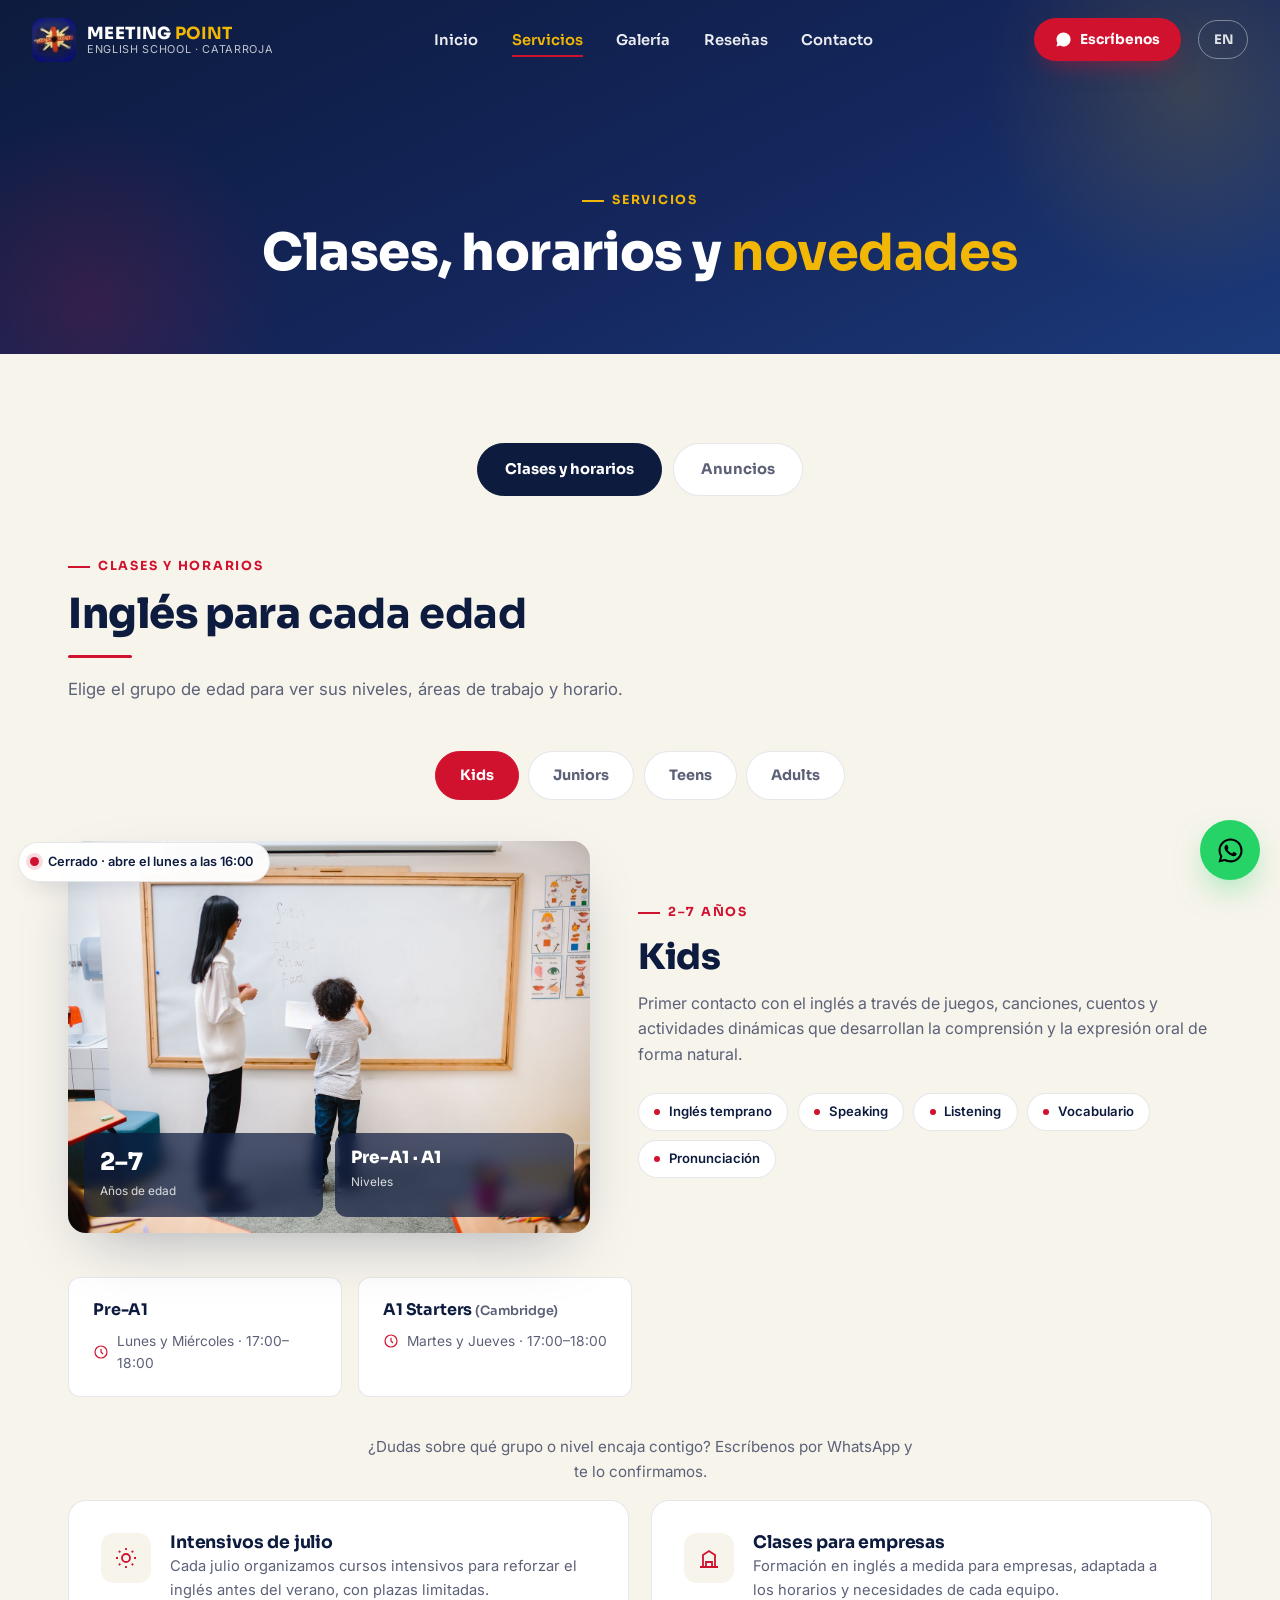
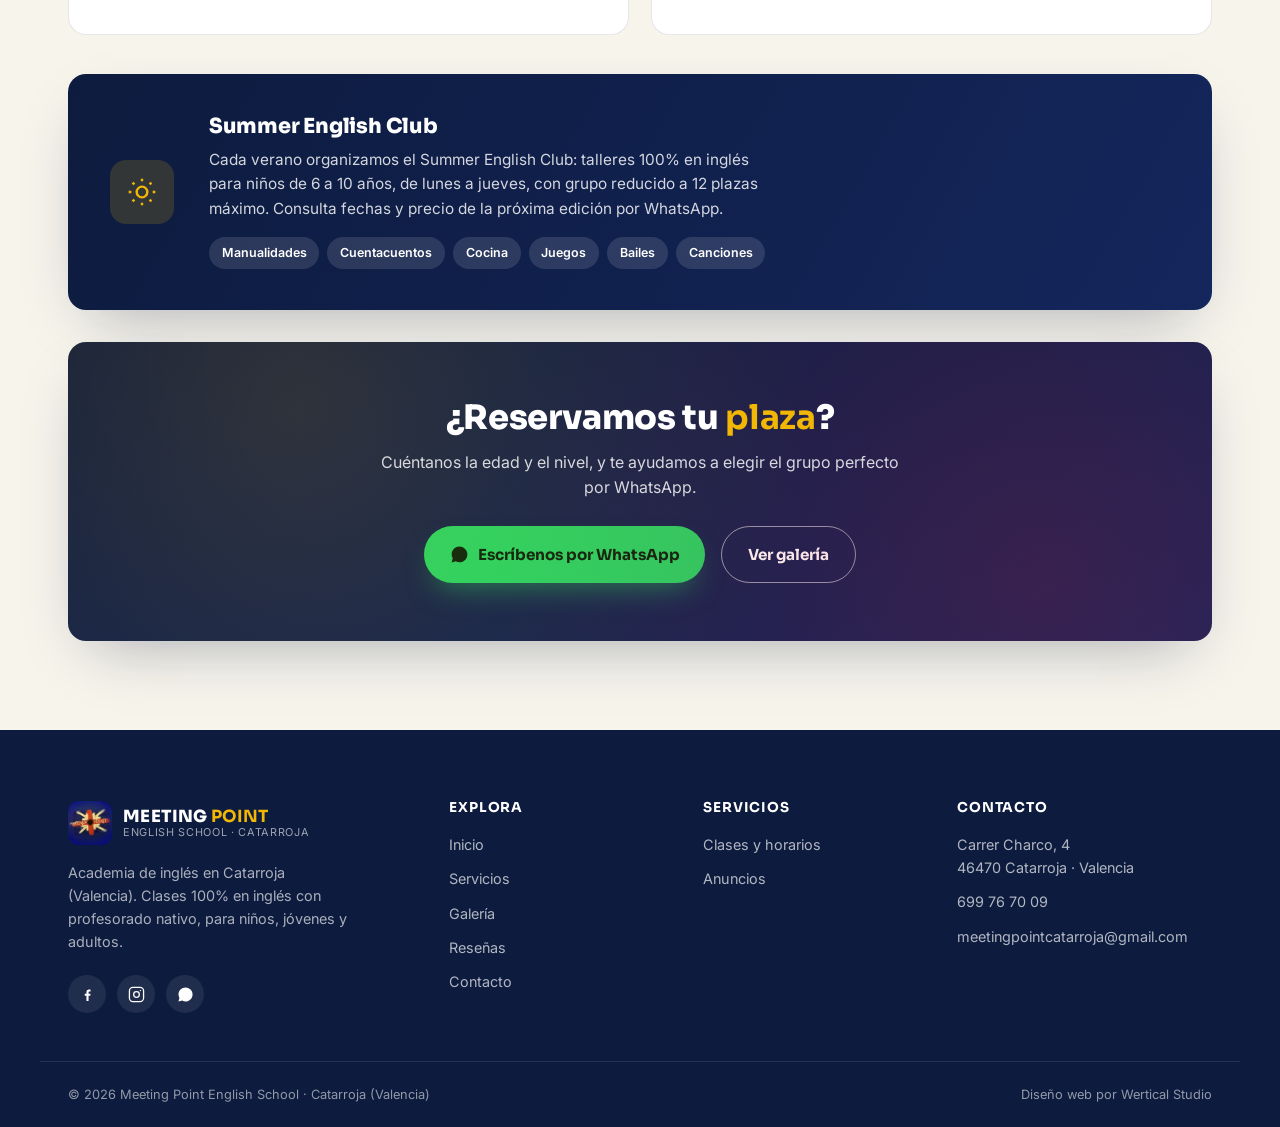
==== commit 01c3f5d7: "Add files via upload" ====
--- a/servicios.html
+++ b/servicios.html
@@ -78,12 +78,22 @@
       </div>
 
       <div class="age-cat" data-agecat="kids">
-        <div class="age-head">
-          <span class="age-badge">2–7 años</span>
-          <p>Primer contacto con el inglés a través de juegos, canciones, cuentos y actividades dinámicas que desarrollan la comprensión y la expresión oral de forma natural.</p>
-        </div>
-        <div class="area-tags">
-          <span>Inglés temprano</span><span>Speaking</span><span>Listening</span><span>Vocabulario</span><span>Pronunciación</span>
+        <div class="age-hero reveal">
+          <div class="age-hero-media">
+            <img src="assets/class-kids.jpg" alt="Niño aprendiendo vocabulario en inglés con su profesora" loading="lazy" />
+            <div class="age-stats">
+              <div class="age-stat"><span class="num">2–7</span><span class="lab">Años de edad</span></div>
+              <div class="age-stat"><span class="num levels">Pre-A1 · A1</span><span class="lab">Niveles</span></div>
+            </div>
+          </div>
+          <div class="age-hero-text">
+            <span class="eyebrow">2–7 años</span>
+            <h3>Kids</h3>
+            <p>Primer contacto con el inglés a través de juegos, canciones, cuentos y actividades dinámicas que desarrollan la comprensión y la expresión oral de forma natural.</p>
+            <div class="area-tags">
+              <span>Inglés temprano</span><span>Speaking</span><span>Listening</span><span>Vocabulario</span><span>Pronunciación</span>
+            </div>
+          </div>
         </div>
         <div class="level-grid">
           <div class="level-card">
@@ -98,12 +108,22 @@
       </div>
 
       <div class="age-cat" data-agecat="juniors">
-        <div class="age-head">
-          <span class="age-badge">8–12 años</span>
-          <p>Los alumnos consolidan las cuatro destrezas del idioma mientras adquieren confianza y se preparan para sus primeras certificaciones oficiales.</p>
-        </div>
-        <div class="area-tags">
-          <span>Speaking</span><span>Listening</span><span>Reading</span><span>Writing</span><span>Gramática</span>
+        <div class="age-hero reveal">
+          <div class="age-hero-media">
+            <img src="assets/class-juniors.jpg" alt="Alumnos de primaria escribiendo en clase" loading="lazy" />
+            <div class="age-stats">
+              <div class="age-stat"><span class="num">8–12</span><span class="lab">Años de edad</span></div>
+              <div class="age-stat"><span class="num levels">A1 · A2 · B1</span><span class="lab">Niveles</span></div>
+            </div>
+          </div>
+          <div class="age-hero-text">
+            <span class="eyebrow">8–12 años</span>
+            <h3>Juniors</h3>
+            <p>Los alumnos consolidan las cuatro destrezas del idioma mientras adquieren confianza y se preparan para sus primeras certificaciones oficiales.</p>
+            <div class="area-tags">
+              <span>Speaking</span><span>Listening</span><span>Reading</span><span>Writing</span><span>Gramática</span>
+            </div>
+          </div>
         </div>
         <div class="level-grid">
           <div class="level-card">
@@ -126,12 +146,22 @@
       </div>
 
       <div class="age-cat" data-agecat="teens">
-        <div class="age-head">
-          <span class="age-badge">13–17 años</span>
-          <p>Cursos orientados a mejorar la fluidez, reforzar el inglés académico y preparar los exámenes oficiales de Cambridge.</p>
-        </div>
-        <div class="area-tags">
-          <span>Conversación</span><span>Gramática</span><span>Writing</span><span>Reading</span><span>Listening</span><span>Preparación de exámenes</span>
+        <div class="age-hero reveal">
+          <div class="age-hero-media">
+            <img src="assets/class-teens.jpg" alt="Adolescentes estudiando en un aula ambientada con temática británica" loading="lazy" />
+            <div class="age-stats">
+              <div class="age-stat"><span class="num">13–17</span><span class="lab">Años de edad</span></div>
+              <div class="age-stat"><span class="num levels">B1 · B2 · C1</span><span class="lab">Niveles</span></div>
+            </div>
+          </div>
+          <div class="age-hero-text">
+            <span class="eyebrow">13–17 años</span>
+            <h3>Teens</h3>
+            <p>Cursos orientados a mejorar la fluidez, reforzar el inglés académico y preparar los exámenes oficiales de Cambridge.</p>
+            <div class="area-tags">
+              <span>Conversación</span><span>Gramática</span><span>Writing</span><span>Reading</span><span>Listening</span><span>Preparación de exámenes</span>
+            </div>
+          </div>
         </div>
         <div class="level-grid">
           <div class="level-card">
@@ -150,12 +180,22 @@
       </div>
 
       <div class="age-cat" data-agecat="adults">
-        <div class="age-head">
-          <span class="age-badge">18+ años</span>
-          <p>Clases adaptadas a objetivos personales o profesionales, con horarios flexibles y preparación para certificaciones oficiales.</p>
-        </div>
-        <div class="area-tags">
-          <span>Inglés general</span><span>Conversación</span><span>Business English</span><span>Preparación de exámenes</span><span>Inglés para viajar</span>
+        <div class="age-hero reveal">
+          <div class="age-hero-media">
+            <img src="assets/class-adults.jpg" alt="Adultos estudiando gramática inglesa en una pizarra" loading="lazy" />
+            <div class="age-stats">
+              <div class="age-stat"><span class="num">18+</span><span class="lab">Años de edad</span></div>
+              <div class="age-stat"><span class="num levels">A1–C2</span><span class="lab">Niveles</span></div>
+            </div>
+          </div>
+          <div class="age-hero-text">
+            <span class="eyebrow">18+ años</span>
+            <h3>Adults</h3>
+            <p>Clases adaptadas a objetivos personales o profesionales, con horarios flexibles y preparación para certificaciones oficiales.</p>
+            <div class="area-tags">
+              <span>Inglés general</span><span>Conversación</span><span>Business English</span><span>Preparación de exámenes</span><span>Inglés para viajar</span>
+            </div>
+          </div>
         </div>
         <div class="level-grid">
           <div class="level-card">
--- a/assets/styles.css
+++ b/assets/styles.css
@@ -196,6 +196,17 @@
   .nav-dropdown a:hover{background:transparent;color:var(--gold)}
 }
 
+@media(max-width:480px){
+  #nav{padding:.85rem 1.1rem}
+  #nav.scrolled{padding:.6rem 1.1rem}
+  .brand img{width:38px;height:38px}
+  .brand{gap:.5rem}
+  .brand-sub{display:none}
+  .brand-mark{font-size:.94rem}
+  .nav-right{gap:.6rem}
+  .lang-switch{padding:.4rem .7rem;font-size:.74rem}
+}
+
 /* ---------- hero ---------- */
 .hero{position:relative;height:100svh;min-height:560px;display:flex;align-items:center;justify-content:center;overflow:hidden;background:var(--navy)}
 .hero-video{position:absolute;inset:0;width:100%;height:100%;object-fit:cover;opacity:0;transition:opacity 1.1s ease}
@@ -314,9 +325,9 @@
 @keyframes fadein{from{opacity:0;transform:translateY(10px)}to{opacity:1;transform:none}}
 
 /* ---------- clases: selector por edad ---------- */
-.age-tabs{display:flex;gap:.6rem;flex-wrap:wrap;margin-bottom:2.6rem}
+.age-tabs{display:flex;gap:.6rem;flex-wrap:wrap;justify-content:center;margin-bottom:2.6rem}
 .age-tab{
-  padding:.75rem 1.5rem;border-radius:100px;border:1.5px solid var(--border);background:var(--white);
+  flex:0 0 auto;padding:.75rem 1.5rem;border-radius:100px;border:1.5px solid var(--border);background:var(--white);
   font-family:var(--display);font-weight:700;font-size:.9rem;color:var(--muted);transition:all .25s ease;
 }
 .age-tab:hover{border-color:var(--red);color:var(--navy)}
@@ -324,17 +335,31 @@
 .age-cat{display:none}
 .age-cat.active{display:block;animation:fadein .5s ease}
 
-.age-head{display:flex;align-items:flex-start;gap:1.3rem;flex-wrap:wrap;margin-bottom:1.5rem}
-.age-badge{
-  flex-shrink:0;background:var(--navy);color:var(--white);font-family:var(--display);font-weight:800;
-  font-size:.82rem;padding:.5rem 1.1rem;border-radius:100px;
-}
-.age-head p{color:var(--muted);font-size:1rem;flex:1;min-width:240px}
-
-.area-tags{display:flex;flex-wrap:wrap;gap:.55rem;margin-bottom:2.2rem}
+.age-hero{display:grid;grid-template-columns:1fr 1.1fr;gap:3rem;align-items:center;margin-bottom:2.8rem}
+.age-hero-media{position:relative;border-radius:var(--radius);overflow:hidden;box-shadow:var(--shadow)}
+.age-hero-media img{width:100%;height:100%;object-fit:cover;aspect-ratio:4/3;display:block}
+.age-stats{position:absolute;left:1rem;right:1rem;bottom:1rem;display:flex;gap:.7rem}
+.age-stat{
+  flex:1;background:rgba(13,27,62,.7);backdrop-filter:blur(6px);-webkit-backdrop-filter:blur(6px);
+  color:var(--white);border-radius:var(--radius-sm);padding:.9rem 1rem;
+}
+.age-stat .num{display:block;font-family:var(--display);font-weight:800;font-size:1.5rem;line-height:1.2}
+.age-stat .num.levels{font-size:1.05rem;letter-spacing:.01em}
+.age-stat .lab{font-size:.74rem;color:rgba(255,255,255,.82)}
+.age-hero-text h3{font-size:clamp(1.7rem,2.8vw,2.2rem);font-weight:800;margin-bottom:.9rem}
+.age-hero-text p{color:var(--muted);font-size:1rem}
+
+.area-tags{display:flex;flex-wrap:wrap;gap:.6rem;margin-top:1.6rem}
 .area-tags span{
-  background:var(--cream);color:var(--navy);font-size:.82rem;font-weight:600;
+  display:inline-flex;align-items:center;background:var(--white);color:var(--navy);font-size:.82rem;font-weight:600;
   padding:.45rem .95rem;border-radius:100px;border:1px solid var(--border);
+}
+.area-tags span::before{content:'';width:6px;height:6px;border-radius:50%;background:var(--red);margin-right:.55rem;flex-shrink:0}
+@media(max-width:820px){
+  .age-hero{grid-template-columns:1fr;gap:1.8rem}
+}
+@media(max-width:480px){
+  .age-tab{flex:1 1 calc(50% - .3rem);padding:.7rem 1rem;font-size:.85rem;text-align:center}
 }
 
 .level-grid{display:grid;grid-template-columns:repeat(auto-fill,minmax(230px,1fr));gap:1rem}
@@ -381,7 +406,7 @@
 
 /* ---------- horarios (usado en Contacto) ---------- */
 .hours-list li{
-  display:flex;align-items:center;justify-content:space-between;padding:1rem 1.3rem;
+  display:flex;align-items:center;justify-content:space-between;gap:.75rem;padding:1rem 1.3rem;
   border-bottom:1px solid var(--border);font-weight:600;color:var(--navy);
 }
 .hours-list li:last-child{border-bottom:none}
@@ -475,8 +500,9 @@
 .contact-line{display:flex;gap:1rem;margin-bottom:1.4rem;align-items:flex-start}
 .contact-line:last-child{margin-bottom:0}
 .contact-line svg{width:20px;height:20px;color:var(--red);flex-shrink:0;margin-top:.15rem}
+.contact-line>span{flex:1;min-width:0}
 .contact-line .lab{display:block;font-size:.76rem;text-transform:uppercase;letter-spacing:.06em;color:var(--muted);margin-bottom:.2rem}
-.contact-line a{font-weight:600;color:var(--navy);transition:color .2s ease}
+.contact-line a{font-weight:600;color:var(--navy);transition:color .2s ease;overflow-wrap:break-word;word-break:break-word}
 .contact-line a:hover{color:var(--red)}
 .tel-big{font-family:var(--display);font-size:1.15rem;font-weight:800}
 .map-wrap{border-radius:var(--radius-sm);overflow:hidden;flex:1 1 auto;min-height:280px}
@@ -489,6 +515,10 @@
 .contact-socials a:hover{background:var(--red);color:var(--white);transform:translateY(-3px)}
 .contact-socials svg{width:19px;height:19px}
 @media(max-width:900px){.contact-grid{grid-template-columns:1fr}}
+@media(max-width:480px){
+  .info-card{padding:1.5rem}
+  .hours-list li{padding:.9rem .2rem}
+}
 
 /* ---------- footer ---------- */
 footer{background:var(--navy);color:rgba(255,255,255,.82);padding:4.4rem 0 0}
